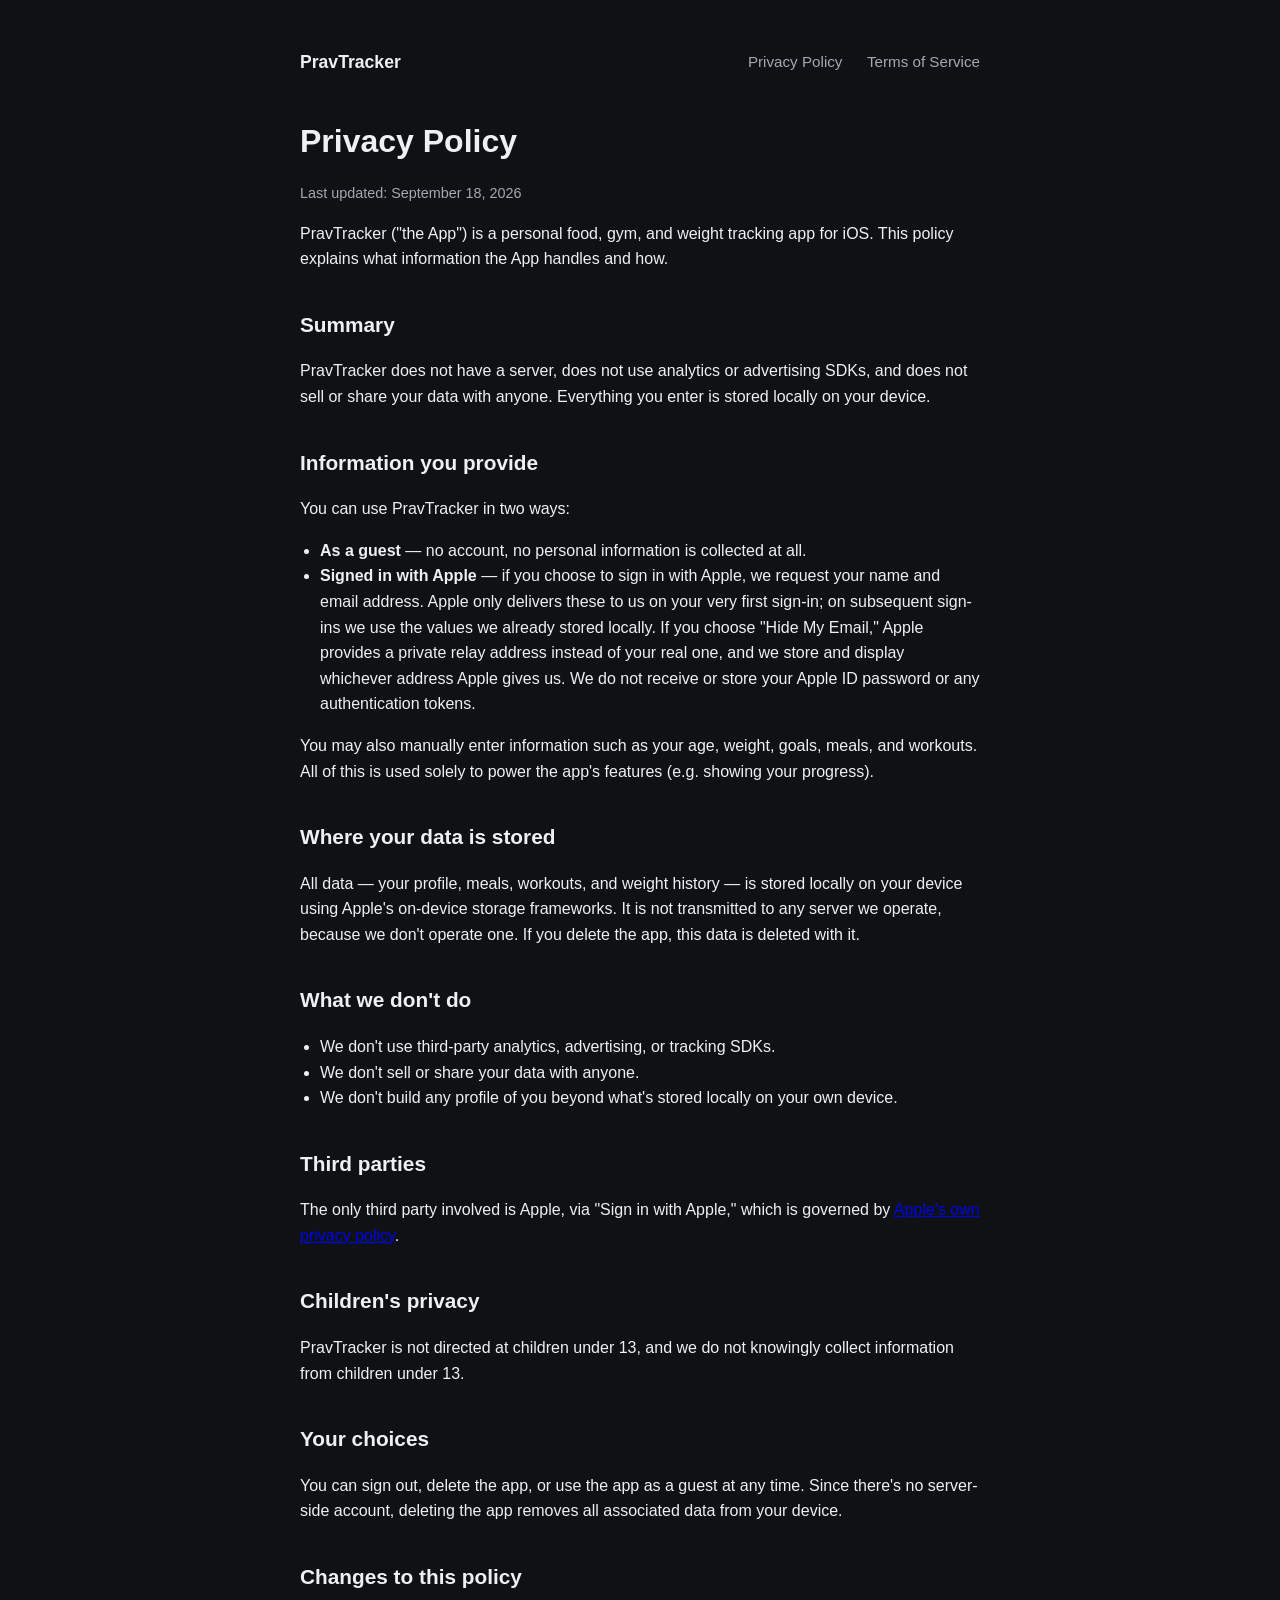
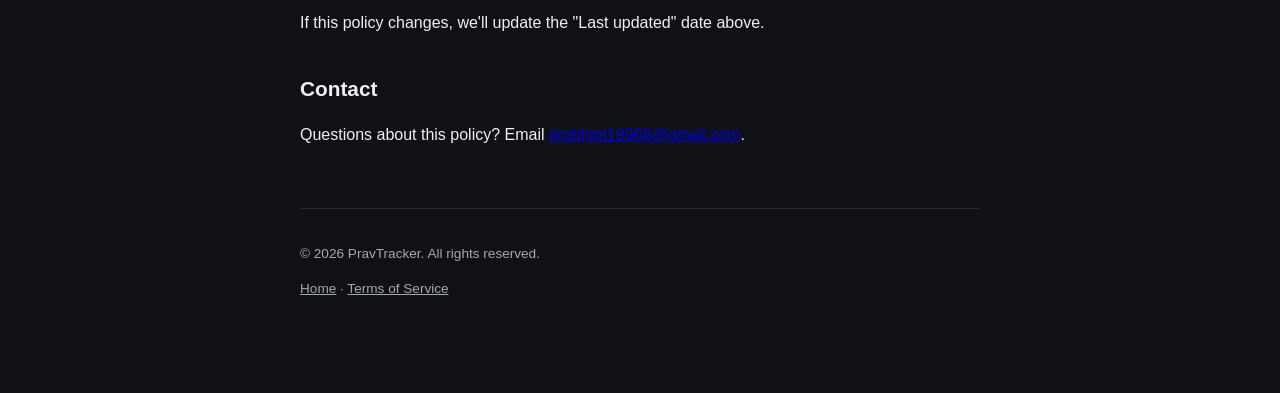
==== privacy.html @ 6fc5b69e "Initial PravTracker website" ====
<!DOCTYPE html>
<html lang="en">
<head>
<meta charset="UTF-8">
<meta name="viewport" content="width=device-width, initial-scale=1.0">
<title>Privacy Policy — PravTracker</title>
<link rel="stylesheet" href="style.css">
</head>
<body>
<div class="wrap">
  <header class="site">
    <a class="brand" href="index.html">PravTracker</a>
    <nav>
      <a href="privacy.html">Privacy Policy</a>
      <a href="terms.html">Terms of Service</a>
    </nav>
  </header>

  <h1>Privacy Policy</h1>
  <p class="updated">Last updated: September 18, 2026</p>

  <p>PravTracker ("the App") is a personal food, gym, and weight tracking app for iOS. This policy explains what information the App handles and how.</p>

  <h2>Summary</h2>
  <p>PravTracker does not have a server, does not use analytics or advertising SDKs, and does not sell or share your data with anyone. Everything you enter is stored locally on your device.</p>

  <h2>Information you provide</h2>
  <p>You can use PravTracker in two ways:</p>
  <ul>
    <li><strong>As a guest</strong> — no account, no personal information is collected at all.</li>
    <li><strong>Signed in with Apple</strong> — if you choose to sign in with Apple, we request your name and email address. Apple only delivers these to us on your very first sign-in; on subsequent sign-ins we use the values we already stored locally. If you choose "Hide My Email," Apple provides a private relay address instead of your real one, and we store and display whichever address Apple gives us. We do not receive or store your Apple ID password or any authentication tokens.</li>
  </ul>
  <p>You may also manually enter information such as your age, weight, goals, meals, and workouts. All of this is used solely to power the app's features (e.g. showing your progress).</p>

  <h2>Where your data is stored</h2>
  <p>All data — your profile, meals, workouts, and weight history — is stored locally on your device using Apple's on-device storage frameworks. It is not transmitted to any server we operate, because we don't operate one. If you delete the app, this data is deleted with it.</p>

  <h2>What we don't do</h2>
  <ul>
    <li>We don't use third-party analytics, advertising, or tracking SDKs.</li>
    <li>We don't sell or share your data with anyone.</li>
    <li>We don't build any profile of you beyond what's stored locally on your own device.</li>
  </ul>

  <h2>Third parties</h2>
  <p>The only third party involved is Apple, via "Sign in with Apple," which is governed by <a href="https://www.apple.com/legal/privacy/" target="_blank" rel="noopener">Apple's own privacy policy</a>.</p>

  <h2>Children's privacy</h2>
  <p>PravTracker is not directed at children under 13, and we do not knowingly collect information from children under 13.</p>

  <h2>Your choices</h2>
  <p>You can sign out, delete the app, or use the app as a guest at any time. Since there's no server-side account, deleting the app removes all associated data from your device.</p>

  <h2>Changes to this policy</h2>
  <p>If this policy changes, we'll update the "Last updated" date above.</p>

  <h2>Contact</h2>
  <p>Questions about this policy? Email <a href="mailto:prabhjot19968@gmail.com">prabhjot19968@gmail.com</a>.</p>

  <footer>
    <p>&copy; <span id="year"></span> PravTracker. All rights reserved.</p>
    <p><a href="index.html">Home</a> &middot; <a href="terms.html">Terms of Service</a></p>
  </footer>
</div>
<script>document.getElementById('year').textContent = new Date().getFullYear();</script>
</body>
</html>
---- style.css ----
:root {
  --bg: #0f1115;
  --card: #171a21;
  --text: #eef0f3;
  --muted: #a3a9b3;
  --accent: #4f9dff;
  --border: #262a33;
}

* { box-sizing: border-box; }

body {
  margin: 0;
  font-family: -apple-system, BlinkMacSystemFont, "Segoe UI", Roboto, Helvetica, Arial, sans-serif;
  background: var(--bg);
  color: var(--text);
  line-height: 1.6;
}

.wrap {
  max-width: 720px;
  margin: 0 auto;
  padding: 48px 20px 80px;
}

header.site {
  display: flex;
  align-items: center;
  justify-content: space-between;
  margin-bottom: 40px;
}

.brand {
  font-weight: 700;
  font-size: 1.1rem;
  text-decoration: none;
  color: var(--text);
}

nav a {
  color: var(--muted);
  text-decoration: none;
  margin-left: 20px;
  font-size: 0.95rem;
}

nav a:hover { color: var(--text); }

h1 { font-size: 2rem; margin-bottom: 8px; }
h2 { font-size: 1.3rem; margin-top: 36px; }
p.tagline { color: var(--muted); font-size: 1.1rem; margin-top: 0; }

.card {
  background: var(--card);
  border: 1px solid var(--border);
  border-radius: 14px;
  padding: 28px;
  margin-top: 32px;
}

.btn {
  display: inline-block;
  background: var(--accent);
  color: #06121f;
  font-weight: 600;
  padding: 12px 22px;
  border-radius: 10px;
  text-decoration: none;
  margin-top: 20px;
}

.btn.disabled {
  background: var(--border);
  color: var(--muted);
  cursor: default;
}

footer {
  margin-top: 60px;
  color: var(--muted);
  font-size: 0.85rem;
  border-top: 1px solid var(--border);
  padding-top: 20px;
}

footer a { color: var(--muted); }

ul { padding-left: 20px; }

.updated { color: var(--muted); font-size: 0.9rem; }
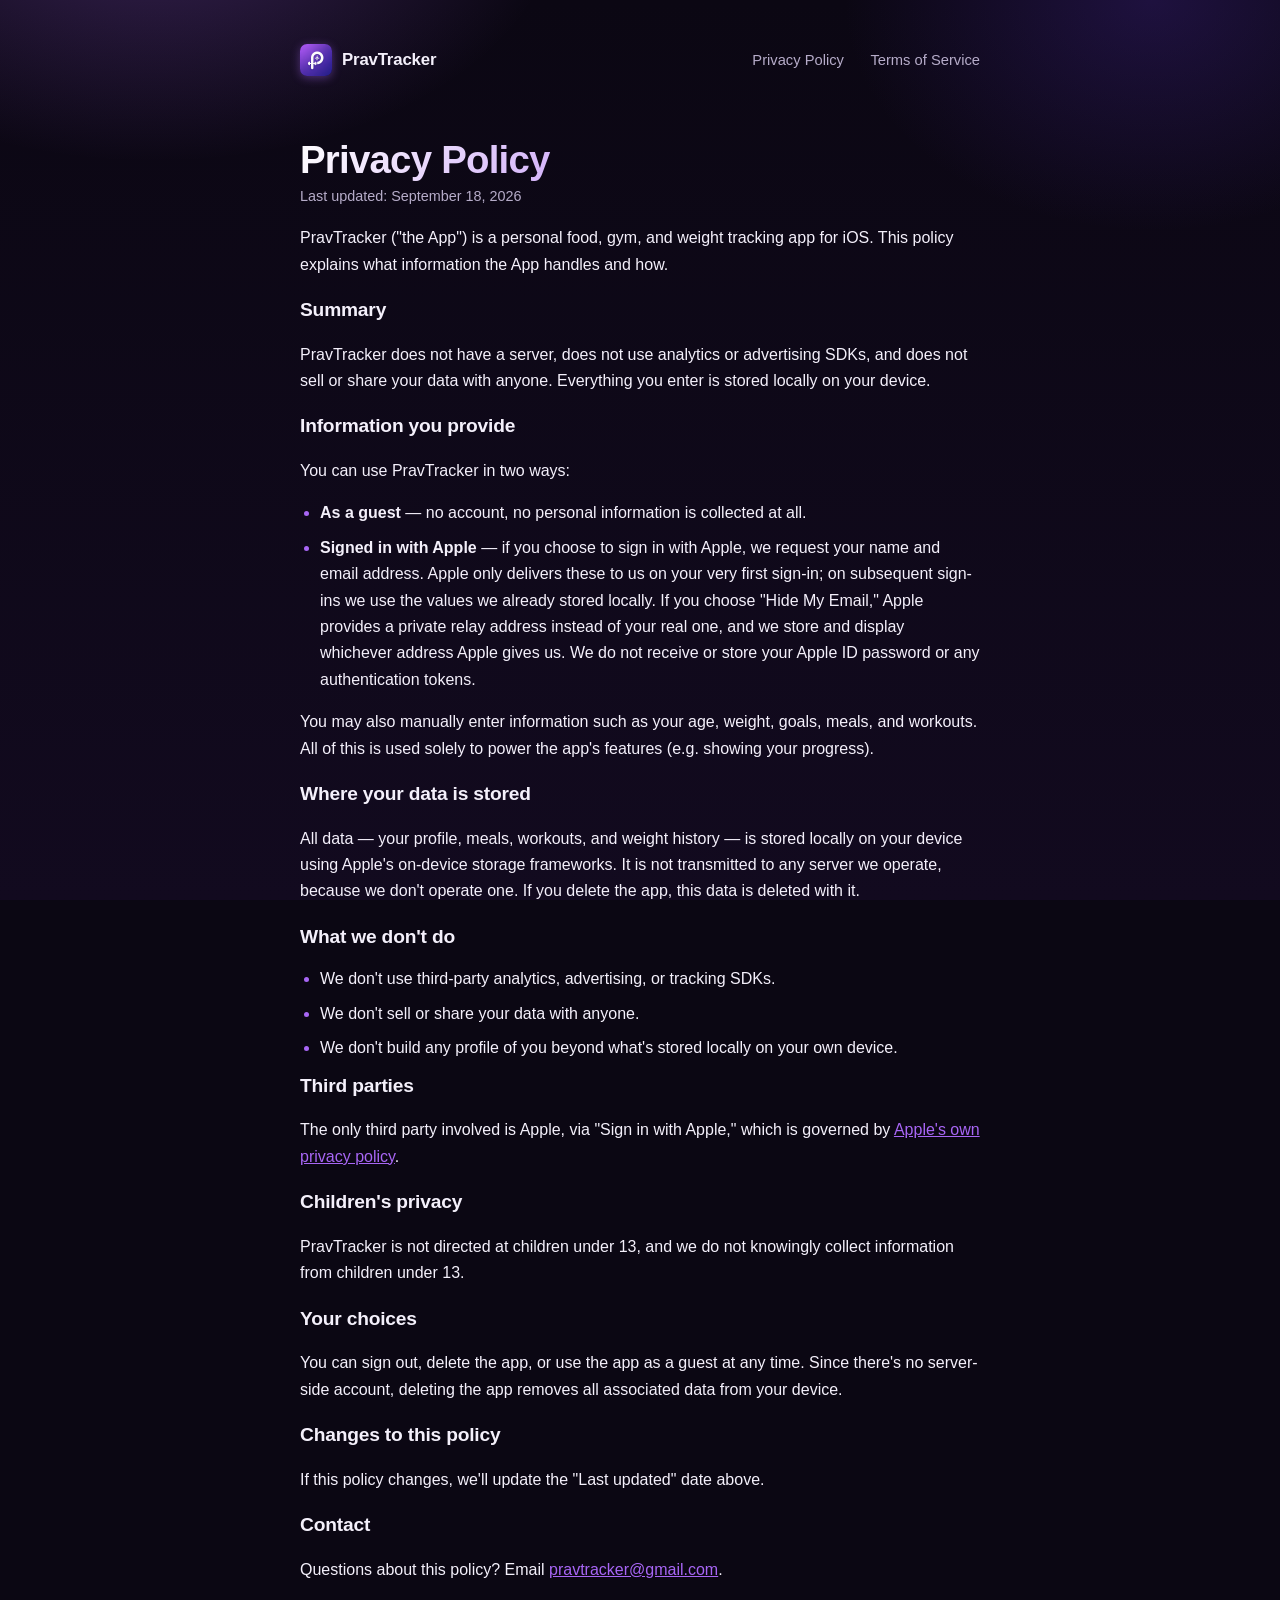
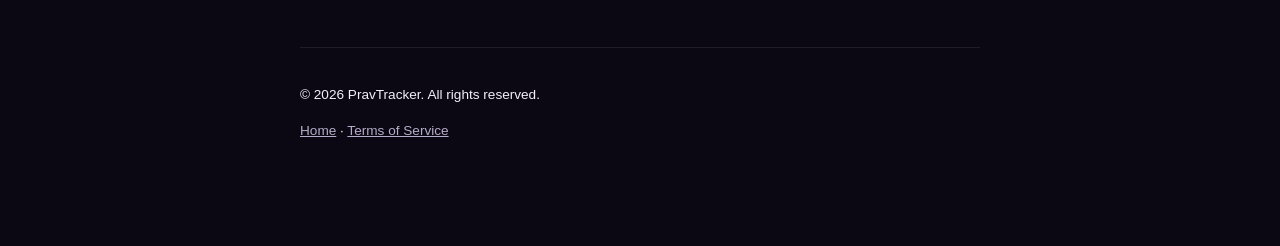
==== commit 47459c4d: "Final Commit" ====
--- a/privacy.html
+++ b/privacy.html
@@ -4,12 +4,13 @@
 <meta charset="UTF-8">
 <meta name="viewport" content="width=device-width, initial-scale=1.0">
 <title>Privacy Policy — PravTracker</title>
+<link rel="icon" href="app-icon.png">
 <link rel="stylesheet" href="style.css">
 </head>
 <body>
 <div class="wrap">
   <header class="site">
-    <a class="brand" href="index.html">PravTracker</a>
+    <a class="brand" href="index.html"><img src="app-icon.png" alt=""> PravTracker</a>
     <nav>
       <a href="privacy.html">Privacy Policy</a>
       <a href="terms.html">Terms of Service</a>
@@ -55,7 +56,7 @@
   <p>If this policy changes, we'll update the "Last updated" date above.</p>
 
   <h2>Contact</h2>
-  <p>Questions about this policy? Email <a href="mailto:prabhjot19968@gmail.com">prabhjot19968@gmail.com</a>.</p>
+  <p>Questions about this policy? Email <a href="mailto:pravtracker@gmail.com">pravtracker@gmail.com</a>.</p>
 
   <footer>
     <p>&copy; <span id="year"></span> PravTracker. All rights reserved.</p>
--- a/style.css
+++ b/style.css
@@ -1,90 +1,168 @@
 :root {
-  --bg: #0f1115;
-  --card: #171a21;
-  --text: #eef0f3;
-  --muted: #a3a9b3;
-  --accent: #4f9dff;
-  --border: #262a33;
+  --bg: #0b0713;
+  --bg-2: #120a1f;
+  --card: rgba(255, 255, 255, 0.045);
+  --card-border: rgba(255, 255, 255, 0.09);
+  --text: #f4f0fb;
+  --muted: #b6acc9;
+  --brand-light: #a866f5;
+  --brand-mid: #7a3fd6;
+  --brand-dark: #422490;
+  --ring: rgba(168, 102, 245, 0.35);
 }
 
 * { box-sizing: border-box; }
 
+html { scroll-behavior: smooth; }
+
 body {
   margin: 0;
   font-family: -apple-system, BlinkMacSystemFont, "Segoe UI", Roboto, Helvetica, Arial, sans-serif;
+  color: var(--text);
   background: var(--bg);
-  color: var(--text);
-  line-height: 1.6;
+  background-image:
+    radial-gradient(680px 420px at 12% -10%, rgba(168, 102, 245, 0.28), transparent 60%),
+    radial-gradient(560px 420px at 90% 0%, rgba(66, 36, 144, 0.35), transparent 55%),
+    linear-gradient(180deg, var(--bg) 0%, var(--bg-2) 100%);
+  background-attachment: fixed;
+  line-height: 1.65;
+  -webkit-font-smoothing: antialiased;
 }
 
 .wrap {
   max-width: 720px;
   margin: 0 auto;
-  padding: 48px 20px 80px;
+  padding: 44px 20px 90px;
 }
 
 header.site {
   display: flex;
   align-items: center;
   justify-content: space-between;
-  margin-bottom: 40px;
+  margin-bottom: 52px;
 }
 
 .brand {
-  font-weight: 700;
-  font-size: 1.1rem;
+  display: flex;
+  align-items: center;
+  gap: 10px;
   text-decoration: none;
   color: var(--text);
+  font-weight: 700;
+  font-size: 1.05rem;
+  letter-spacing: -0.01em;
+}
+
+.brand img {
+  width: 32px;
+  height: 32px;
+  border-radius: 22%;
+  box-shadow: 0 2px 10px rgba(168, 102, 245, 0.4);
 }
 
 nav a {
   color: var(--muted);
   text-decoration: none;
-  margin-left: 20px;
-  font-size: 0.95rem;
+  margin-left: 22px;
+  font-size: 0.92rem;
+  transition: color 0.15s ease;
 }
 
 nav a:hover { color: var(--text); }
 
-h1 { font-size: 2rem; margin-bottom: 8px; }
-h2 { font-size: 1.3rem; margin-top: 36px; }
-p.tagline { color: var(--muted); font-size: 1.1rem; margin-top: 0; }
+.hero {
+  display: flex;
+  flex-direction: column;
+  align-items: flex-start;
+  gap: 18px;
+}
+
+.hero img.icon {
+  width: 76px;
+  height: 76px;
+  border-radius: 22%;
+  box-shadow: 0 10px 30px rgba(168, 102, 245, 0.35), 0 0 0 1px rgba(255,255,255,0.06);
+}
+
+h1 {
+  font-size: 2.4rem;
+  margin: 0;
+  letter-spacing: -0.02em;
+  background: linear-gradient(120deg, #ffffff 0%, var(--brand-light) 80%);
+  -webkit-background-clip: text;
+  background-clip: text;
+  color: transparent;
+}
+
+h2 {
+  font-size: 1.2rem;
+  margin: 0 0 14px;
+  letter-spacing: -0.01em;
+}
+
+p.tagline {
+  color: var(--muted);
+  font-size: 1.12rem;
+  margin: 0;
+  max-width: 440px;
+}
 
 .card {
   background: var(--card);
-  border: 1px solid var(--border);
-  border-radius: 14px;
-  padding: 28px;
-  margin-top: 32px;
+  border: 1px solid var(--card-border);
+  border-radius: 18px;
+  padding: 26px 28px;
+  margin-top: 22px;
+  backdrop-filter: blur(14px);
 }
 
 .btn {
-  display: inline-block;
-  background: var(--accent);
-  color: #06121f;
+  display: inline-flex;
+  align-items: center;
+  gap: 8px;
+  background: linear-gradient(135deg, var(--brand-light), var(--brand-dark));
+  color: #fff;
   font-weight: 600;
-  padding: 12px 22px;
-  border-radius: 10px;
+  font-size: 0.98rem;
+  padding: 13px 24px;
+  border-radius: 999px;
   text-decoration: none;
-  margin-top: 20px;
+  box-shadow: 0 8px 24px var(--ring);
+  transition: transform 0.15s ease, box-shadow 0.15s ease;
+}
+
+.btn:hover {
+  transform: translateY(-1px);
+  box-shadow: 0 10px 28px var(--ring);
 }
 
 .btn.disabled {
-  background: var(--border);
+  background: rgba(255, 255, 255, 0.06);
   color: var(--muted);
+  box-shadow: none;
   cursor: default;
+  pointer-events: none;
 }
 
+ul { padding-left: 20px; margin: 0; }
+ul li { margin-bottom: 8px; color: var(--text); }
+ul li::marker { color: var(--brand-light); }
+
+p { color: var(--text); }
+.card p { color: var(--muted); }
+
+a { color: var(--brand-light); }
+a:hover { color: #c9a2fb; }
+
 footer {
-  margin-top: 60px;
+  margin-top: 64px;
   color: var(--muted);
   font-size: 0.85rem;
-  border-top: 1px solid var(--border);
-  padding-top: 20px;
+  border-top: 1px solid var(--card-border);
+  padding-top: 22px;
 }
 
 footer a { color: var(--muted); }
+footer a:hover { color: var(--text); }
 
-ul { padding-left: 20px; }
-
-.updated { color: var(--muted); font-size: 0.9rem; }
+.updated { color: var(--muted); font-size: 0.9rem; margin-top: -6px; }
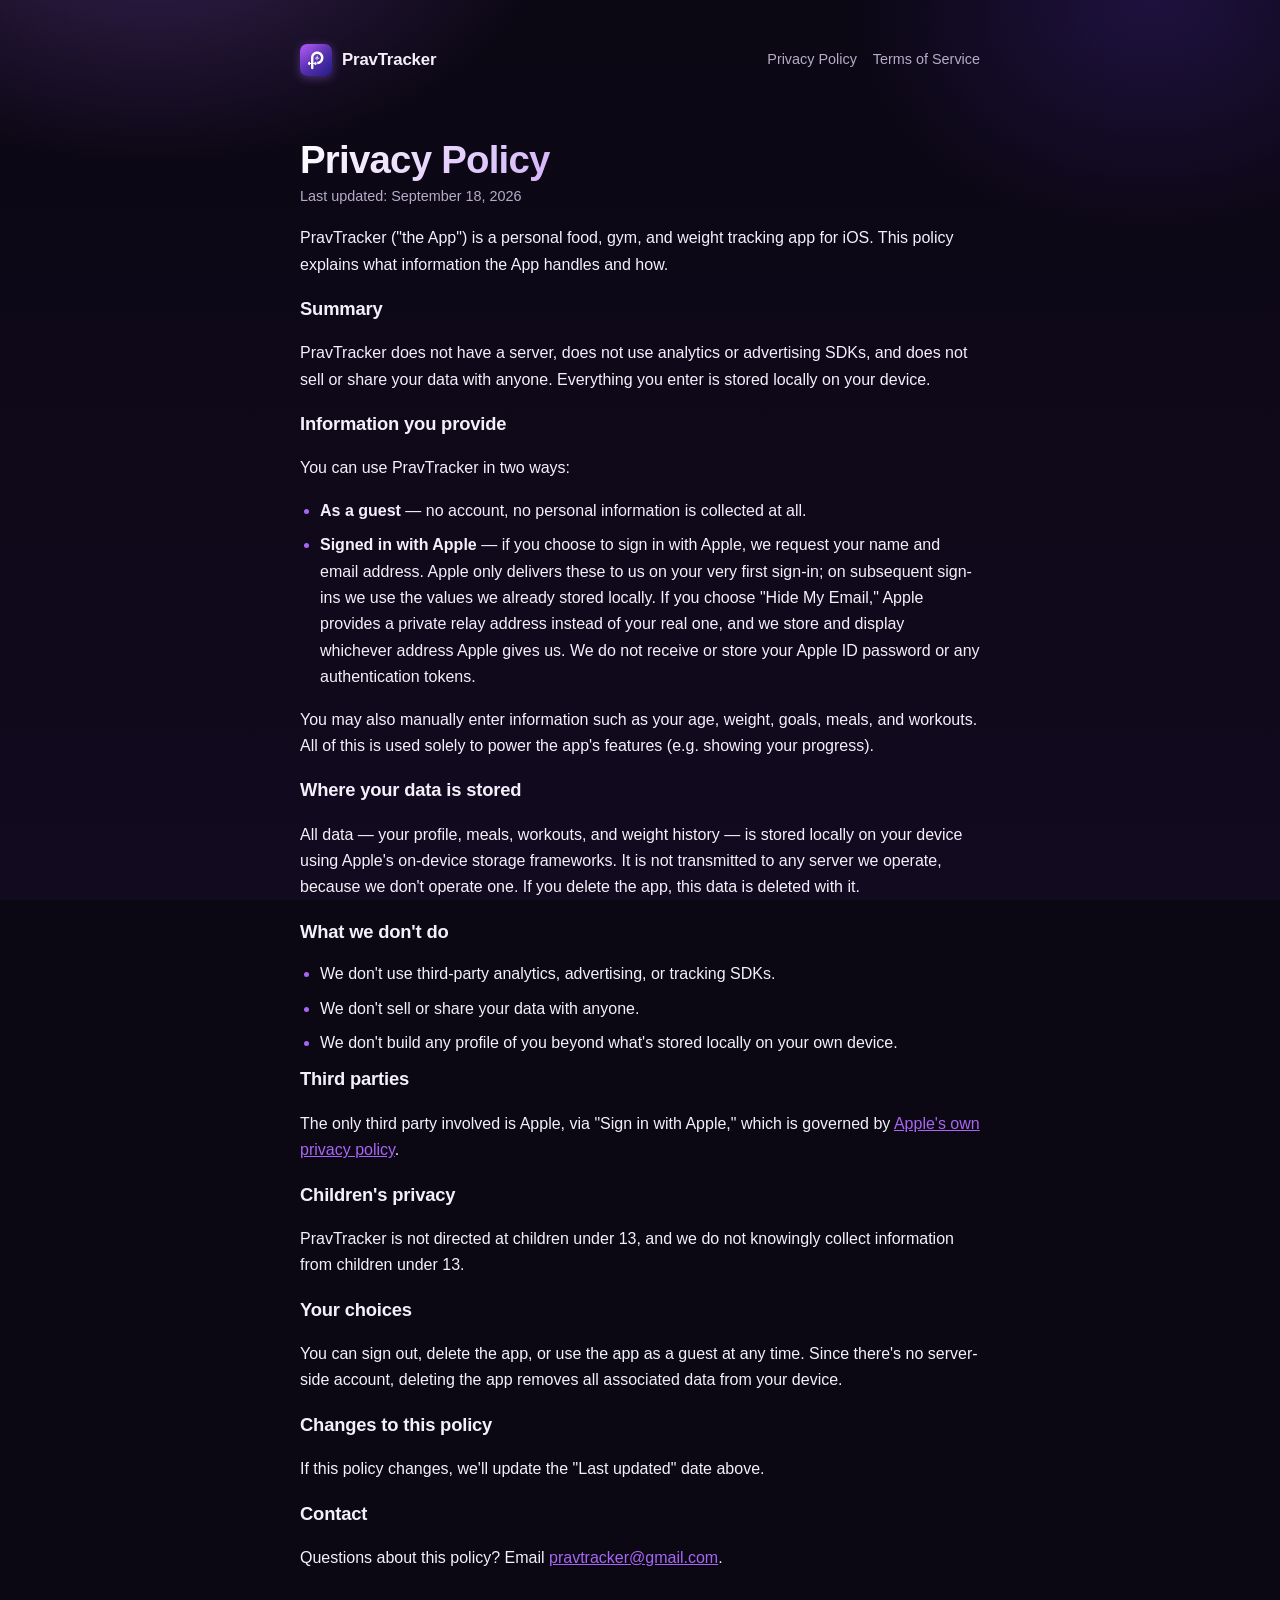
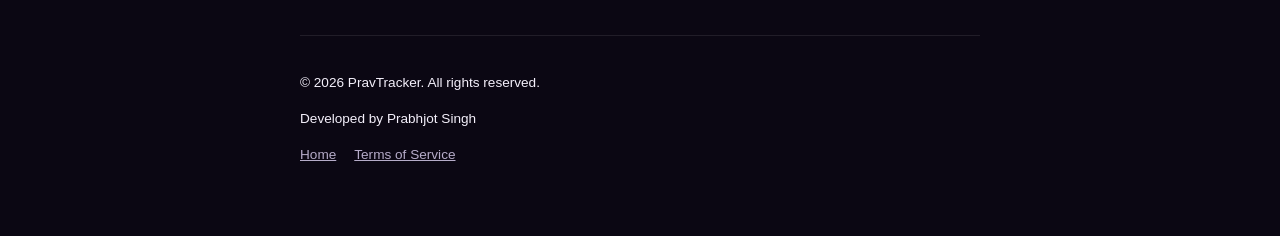
==== commit b50623d7: "Update site" ====
--- a/privacy.html
+++ b/privacy.html
@@ -60,7 +60,11 @@
 
   <footer>
     <p>&copy; <span id="year"></span> PravTracker. All rights reserved.</p>
-    <p><a href="index.html">Home</a> &middot; <a href="terms.html">Terms of Service</a></p>
+    <p>Developed by Prabhjot Singh</p>
+    <div class="footer-links">
+      <a href="index.html">Home</a>
+      <a href="terms.html">Terms of Service</a>
+    </div>
   </footer>
 </div>
 <script>document.getElementById('year').textContent = new Date().getFullYear();</script>
--- a/style.css
+++ b/style.css
@@ -32,14 +32,16 @@
 .wrap {
   max-width: 720px;
   margin: 0 auto;
-  padding: 44px 20px 90px;
+  padding: clamp(28px, 8vw, 44px) clamp(16px, 5vw, 20px) 70px;
 }
 
 header.site {
   display: flex;
   align-items: center;
   justify-content: space-between;
-  margin-bottom: 52px;
+  flex-wrap: wrap;
+  gap: 10px;
+  margin-bottom: clamp(32px, 8vw, 52px);
 }
 
 .brand {
@@ -51,6 +53,7 @@
   font-weight: 700;
   font-size: 1.05rem;
   letter-spacing: -0.01em;
+  white-space: nowrap;
 }
 
 .brand img {
@@ -60,11 +63,16 @@
   box-shadow: 0 2px 10px rgba(168, 102, 245, 0.4);
 }
 
+nav {
+  display: flex;
+  gap: 16px;
+  flex-wrap: wrap;
+}
+
 nav a {
   color: var(--muted);
   text-decoration: none;
-  margin-left: 22px;
-  font-size: 0.92rem;
+  font-size: 0.9rem;
   transition: color 0.15s ease;
 }
 
@@ -74,18 +82,18 @@
   display: flex;
   flex-direction: column;
   align-items: flex-start;
-  gap: 18px;
+  gap: 16px;
 }
 
 .hero img.icon {
-  width: 76px;
-  height: 76px;
+  width: clamp(60px, 18vw, 76px);
+  height: clamp(60px, 18vw, 76px);
   border-radius: 22%;
   box-shadow: 0 10px 30px rgba(168, 102, 245, 0.35), 0 0 0 1px rgba(255,255,255,0.06);
 }
 
 h1 {
-  font-size: 2.4rem;
+  font-size: clamp(1.9rem, 8vw, 2.4rem);
   margin: 0;
   letter-spacing: -0.02em;
   background: linear-gradient(120deg, #ffffff 0%, var(--brand-light) 80%);
@@ -95,14 +103,14 @@
 }
 
 h2 {
-  font-size: 1.2rem;
+  font-size: 1.15rem;
   margin: 0 0 14px;
   letter-spacing: -0.01em;
 }
 
 p.tagline {
   color: var(--muted);
-  font-size: 1.12rem;
+  font-size: clamp(1rem, 4vw, 1.12rem);
   margin: 0;
   max-width: 440px;
 }
@@ -111,20 +119,23 @@
   background: var(--card);
   border: 1px solid var(--card-border);
   border-radius: 18px;
-  padding: 26px 28px;
-  margin-top: 22px;
+  padding: clamp(20px, 5vw, 26px) clamp(18px, 5vw, 28px);
+  margin-top: 20px;
   backdrop-filter: blur(14px);
 }
 
 .btn {
   display: inline-flex;
   align-items: center;
+  justify-content: center;
   gap: 8px;
+  width: 100%;
+  max-width: 360px;
   background: linear-gradient(135deg, var(--brand-light), var(--brand-dark));
   color: #fff;
   font-weight: 600;
   font-size: 0.98rem;
-  padding: 13px 24px;
+  padding: 15px 24px;
   border-radius: 999px;
   text-decoration: none;
   box-shadow: 0 8px 24px var(--ring);
@@ -165,4 +176,24 @@
 footer a { color: var(--muted); }
 footer a:hover { color: var(--text); }
 
+.footer-links {
+  display: flex;
+  flex-wrap: wrap;
+  gap: 8px 18px;
+  margin-top: 8px;
+}
+
 .updated { color: var(--muted); font-size: 0.9rem; margin-top: -6px; }
+
+@media (max-width: 480px) {
+  .brand { font-size: 0.98rem; }
+  .brand img { width: 28px; height: 28px; }
+  nav { gap: 12px; }
+  nav a { font-size: 0.85rem; }
+  .card { border-radius: 14px; }
+  .btn { font-size: 0.94rem; padding: 14px 20px; }
+}
+
+@media (hover: none) {
+  .btn:hover { transform: none; }
+}
